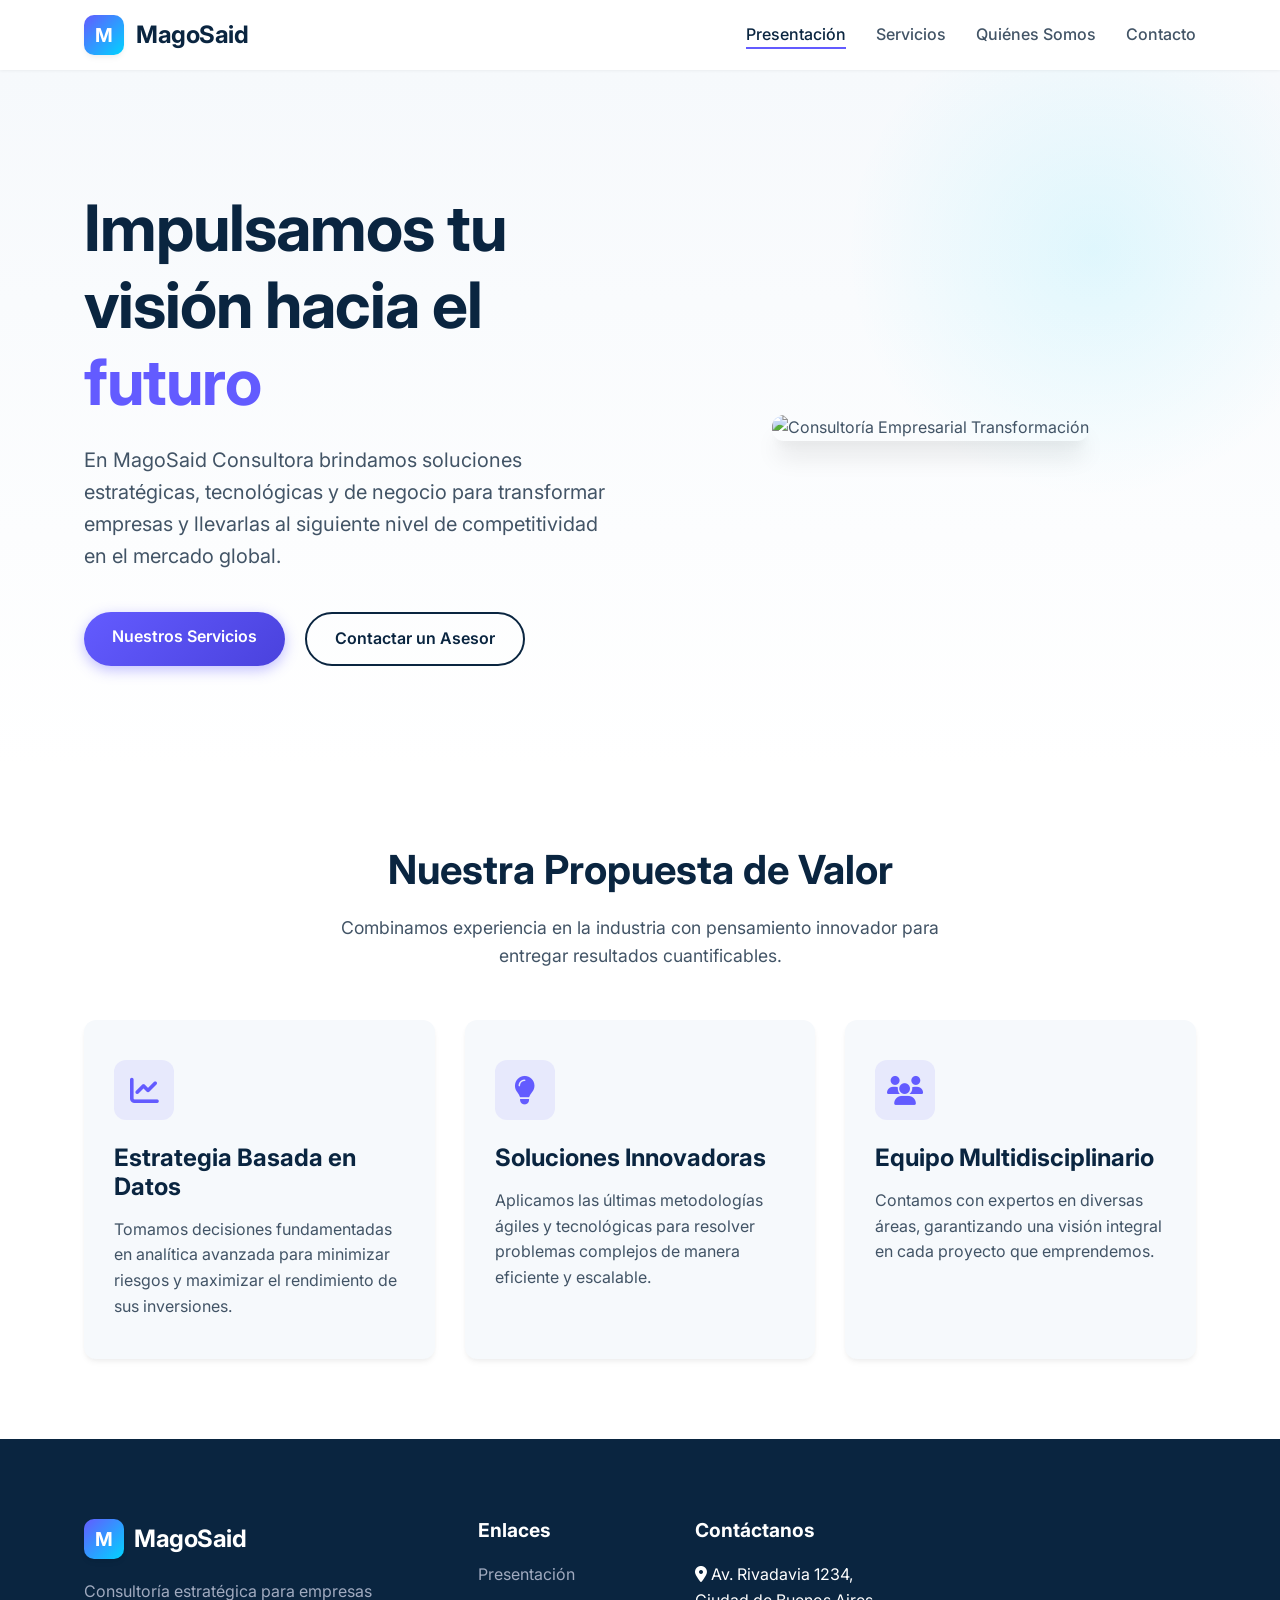
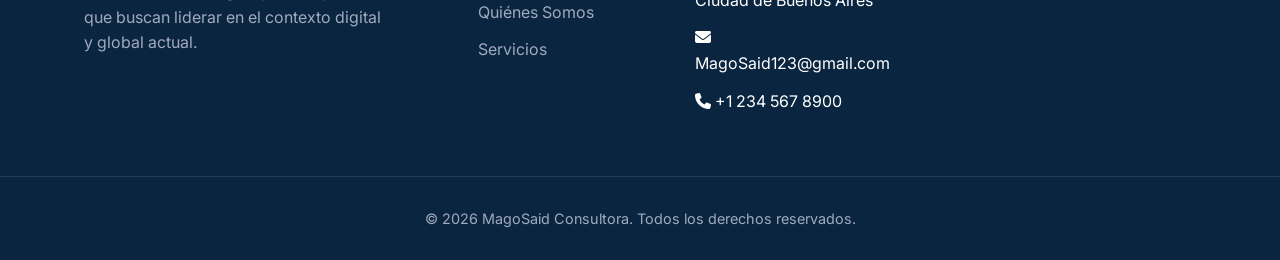
==== index.html @ eea56a54 "toda la pagina cargada" ====
<!DOCTYPE html>
<html lang="es">
<head>
    <meta charset="UTF-8">
    <meta name="viewport" content="width=device-width, initial-scale=1.0">
    <title>MagoSaid | Consultora Estratégica</title>
    <!-- Favicon FontAwesome for icons -->
    <link rel="stylesheet" href="https://cdnjs.cloudflare.com/ajax/libs/font-awesome/6.4.0/css/all.min.css">
    <link rel="stylesheet" href="styles.css">
</head>
<body>

    <!-- Cabecera / Navegación -->
    <header class="header">
        <div class="container nav-container">
            <a href="index.html" class="logo-container">
                <div class="logo-icon">M</div>
                <div class="logo-text">MagoSaid</div>
            </a>
            
            <div class="menu-toggle">
                <i class="fas fa-bars"></i>
            </div>

            <ul class="nav-links">
                <li><a href="index.html" class="active">Presentación</a></li>
                <li><a href="servicios.html">Servicios</a></li>
                <li><a href="nosotros.html">Quiénes Somos</a></li>
                <li><a href="contacto.html">Contacto</a></li>
            </ul>
        </div>
    </header>

    <!-- Sección Hero (Presentación Inicial) -->
    <section class="hero">
        <div class="container hero-content">
            <div class="hero-text">
                <h1 class="hero-title">Impulsamos tu visión hacia el <span>futuro</span></h1>
                <p class="hero-subtitle">En MagoSaid Consultora brindamos soluciones estratégicas, tecnológicas y de negocio para transformar empresas y llevarlas al siguiente nivel de competitividad en el mercado global.</p>
                <div class="hero-buttons">
                    <a href="servicios.html" class="btn btn-primary">Nuestros Servicios</a>
                    <a href="contacto.html" class="btn btn-secondary">Contactar un Asesor</a>
                </div>
            </div>
            <div class="hero-image">
                <!-- Usando una imagen placeholder abstracta moderna de Unsplash -->
                <img src="https://images.unsplash.com/photo-1551288049-bebda4e38f71?ixlib=rb-4.0.3&ixid=MnwxMjA3fDB8MHxwaG90by1wYWdlfHx8fGVufDB8fHx8&auto=format&fit=crop&w=800&q=80" alt="Consultoría Empresarial Transformación">
            </div>
        </div>
    </section>

    <!-- Sección de Por qué elegirnos (Features) -->
    <section class="section features">
        <div class="container">
            <h2 class="section-title">Nuestra Propuesta de Valor</h2>
            <p class="section-subtitle">Combinamos experiencia en la industria con pensamiento innovador para entregar resultados cuantificables.</p>
            
            <div class="features-grid">
                <div class="feature-card">
                    <div class="feature-icon"><i class="fas fa-chart-line"></i></div>
                    <h3 class="feature-title">Estrategia Basada en Datos</h3>
                    <p>Tomamos decisiones fundamentadas en analítica avanzada para minimizar riesgos y maximizar el rendimiento de sus inversiones.</p>
                </div>
                <div class="feature-card">
                    <div class="feature-icon"><i class="fas fa-lightbulb"></i></div>
                    <h3 class="feature-title">Soluciones Innovadoras</h3>
                    <p>Aplicamos las últimas metodologías ágiles y tecnológicas para resolver problemas complejos de manera eficiente y escalable.</p>
                </div>
                <div class="feature-card">
                    <div class="feature-icon"><i class="fas fa-users"></i></div>
                    <h3 class="feature-title">Equipo Multidisciplinario</h3>
                    <p>Contamos con expertos en diversas áreas, garantizando una visión integral en cada proyecto que emprendemos.</p>
                </div>
            </div>
        </div>
    </section>

    <!-- Pie de Página -->
    <footer class="footer">
        <div class="container footer-content">
            <div class="footer-col">
                <div class="footer-logo">
                    <div class="logo-icon">M</div>
                    <div class="logo-text">MagoSaid</div>
                </div>
                <p class="footer-desc">Consultoría estratégica para empresas que buscan liderar en el contexto digital y global actual.</p>
            </div>
            
            <div class="footer-col">
                <h4 class="footer-title">Enlaces</h4>
                <ul class="footer-links">
                    <li><a href="index.html">Presentación</a></li>
                    <li><a href="nosotros.html">Quiénes Somos</a></li>
                    <li><a href="servicios.html">Servicios</a></li>
                </ul>
            </div>
            
          
            
            <div class="footer-col">
                <h4 class="footer-title">Contáctanos</h4>
                <ul class="footer-links">
                    <li><i class="fas fa-map-marker-alt"></i> Av. Rivadavia 1234, Ciudad de Buenos Aires</li>
                    <li><i class="fas fa-envelope"></i> MagoSaid123@gmail.com</li>
                    <li><i class="fas fa-phone"></i> +1 234 567 8900</li>
                </ul>
            </div>
        </div>
        <div class="footer-bottom">
            <p>&copy; 2026 MagoSaid Consultora. Todos los derechos reservados.</p>
        </div>
    </footer>

    <!-- Script simple para menú móvil -->
    <script>
        document.querySelector('.menu-toggle').addEventListener('click', () => {
            document.querySelector('.nav-links').classList.toggle('active');
        });
    </script>
</body>
</html>
---- styles.css ----
/* ==========================================================================
   Variables Globales y Reset
   ========================================================================== */
@import url('https://fonts.googleapis.com/css2?family=Inter:wght@300;400;500;600;700&display=swap');

:root {
    /* Paleta de Colores Moderna (Corporate / Tech) */
    --primary: #0A2540;       /* Azul Profundo - Headings */
    --secondary: #635BFF;     /* Azul Vibrante - Botones/Enlaces */
    --accent: #00D4FF;        /* Cyan - Detalles/Hover */
    --text-main: #425466;     /* Gris Azulado - Texto Párrafos */
    --bg-light: #F6F9FC;      /* Gris Muy Claro - Fondo Principal */
    --bg-white: #FFFFFF;      /* Blanco - Tarjetas/Secciones */
    --footer-bg: #0A2540;     /* Footer Oscuro */
    
    /* Variables de Diseño */
    --border-radius: 12px;
    --transition-fast: 0.2s ease;
    --transition-smooth: all 0.3s cubic-bezier(0.25, 0.8, 0.25, 1);
    
    /* Sombras Elevadas (Apple/Stripe Style) */
    --shadow-sm: 0 4px 6px -1px rgba(0, 0, 0, 0.05), 0 2px 4px -1px rgba(0, 0, 0, 0.03);
    --shadow-md: 0 10px 15px -3px rgba(0, 0, 0, 0.08), 0 4px 6px -2px rgba(0, 0, 0, 0.04);
    --shadow-lg: 0 20px 25px -5px rgba(0, 0, 0, 0.1), 0 10px 10px -5px rgba(0, 0, 0, 0.04);
}

* {
    margin: 0;
    padding: 0;
    box-sizing: border-box;
}

body {
    font-family: 'Inter', sans-serif;
    background-color: var(--bg-light);
    color: var(--text-main);
    line-height: 1.6;
    overflow-x: hidden;
    display: flex;
    flex-direction: column;
    min-height: 100vh;
}

h1, h2, h3, h4, h5, h6 {
    color: var(--primary);
    font-weight: 700;
    line-height: 1.2;
}

a {
    text-decoration: none;
    color: var(--secondary);
    transition: var(--transition-fast);
}

a:hover {
    color: var(--accent);
}

ul {
    list-style: none;
}

img {
    max-width: 100%;
    height: auto;
    display: block;
}

/* ==========================================================================
   Componentes Globales (Botones, Contenedores)
   ========================================================================== */
.container {
    width: 90%;
    max-width: 1200px;
    margin: 0 auto;
    padding: 0 20px;
}

.btn {
    display: inline-block;
    padding: 12px 28px;
    border-radius: 50px;
    font-weight: 600;
    text-align: center;
    cursor: pointer;
    transition: var(--transition-smooth);
    border: none;
    font-size: 1rem;
}

.btn-primary {
    background: linear-gradient(135deg, var(--secondary) 0%, #4A42DD 100%);
    color: white;
    box-shadow: 0 4px 14px 0 rgba(99, 91, 255, 0.39);
}

.btn-primary:hover {
    transform: translateY(-2px);
    box-shadow: 0 6px 20px rgba(99, 91, 255, 0.4);
    color: white;
}

.btn-secondary {
    background-color: transparent;
    color: var(--primary);
    border: 2px solid var(--primary);
}

.btn-secondary:hover {
    background-color: var(--primary);
    color: white;
}

.section {
    padding: 80px 0;
}

.section-title {
    text-align: center;
    font-size: 2.5rem;
    margin-bottom: 20px;
}

.section-subtitle {
    text-align: center;
    max-width: 600px;
    margin: 0 auto 50px auto;
    font-size: 1.1rem;
    color: var(--text-main);
}

/* ==========================================================================
   Header & Navegación
   ========================================================================== */
.header {
    background-color: rgba(255, 255, 255, 0.95);
    backdrop-filter: blur(10px);
    position: sticky;
    top: 0;
    z-index: 1000;
    box-shadow: 0 1px 3px rgba(0,0,0,0.05);
    padding: 15px 0;
}

.nav-container {
    display: flex;
    justify-content: space-between;
    align-items: center;
}

.logo-container {
    display: flex;
    align-items: center;
    gap: 12px;
}

.logo-icon {
    width: 40px;
    height: 40px;
    background: linear-gradient(135deg, var(--secondary) 0%, var(--accent) 100%);
    border-radius: 10px;
    display: flex;
    align-items: center;
    justify-content: center;
    color: white;
    font-weight: bold;
    font-size: 1.2rem;
    box-shadow: var(--shadow-sm);
}

.logo-text {
    font-size: 1.5rem;
    font-weight: 700;
    color: var(--primary);
    letter-spacing: -0.5px;
}

.nav-links {
    display: flex;
    gap: 30px;
}

.nav-links li a {
    color: var(--text-main);
    font-weight: 500;
    position: relative;
    padding: 5px 0;
}

.nav-links li a::after {
    content: '';
    position: absolute;
    width: 0;
    height: 2px;
    bottom: 0;
    left: 0;
    background-color: var(--secondary);
    transition: width 0.3s ease;
}

.nav-links li a:hover::after,
.nav-links li a.active::after {
    width: 100%;
}

.nav-links li a:hover,
.nav-links li a.active {
    color: var(--primary);
}

.menu-toggle {
    display: none;
    font-size: 1.5rem;
    cursor: pointer;
    color: var(--primary);
}

/* ==========================================================================
   Hero Section (Index)
   ========================================================================== */
.hero {
    padding: 120px 0 100px;
    background: linear-gradient(180deg, var(--bg-light) 0%, rgba(255,255,255,1) 100%);
    position: relative;
    overflow: hidden;
}

.hero::before {
    content: '';
    position: absolute;
    top: -10%;
    right: -5%;
    width: 500px;
    height: 500px;
    background: radial-gradient(circle, rgba(0, 212, 255, 0.1) 0%, rgba(255,255,255,0) 70%);
    border-radius: 50%;
    z-index: 0;
}

.hero-content {
    display: flex;
    align-items: center;
    justify-content: space-between;
    gap: 50px;
    position: relative;
    z-index: 1;
}

.hero-text {
    flex: 1;
    max-width: 600px;
}

.hero-title {
    font-size: 4rem;
    margin-bottom: 24px;
    letter-spacing: -1px;
}

.hero-title span {
    color: var(--secondary);
}

.hero-subtitle {
    font-size: 1.25rem;
    margin-bottom: 40px;
    color: var(--text-main);
}

.hero-buttons {
    display: flex;
    gap: 20px;
}

.hero-image {
    flex: 1;
    display: flex;
    justify-content: center;
    position: relative;
}

.hero-image img {
    border-radius: var(--border-radius);
    box-shadow: var(--shadow-lg);
    animation: floating 6s ease-in-out infinite;
}

@keyframes floating {
    0% { transform: translateY(0px); }
    50% { transform: translateY(-20px); }
    100% { transform: translateY(0px); }
}

/* ==========================================================================
   Features / Presentación Breve (Index)
   ========================================================================== */
.features {
    background-color: var(--bg-white);
}

.features-grid {
    display: grid;
    grid-template-columns: repeat(auto-fit, minmax(300px, 1fr));
    gap: 30px;
    margin-top: 50px;
}

.feature-card {
    padding: 40px 30px;
    background: var(--bg-light);
    border-radius: var(--border-radius);
    transition: var(--transition-smooth);
    box-shadow: var(--shadow-sm);
}

.feature-card:hover {
    transform: translateY(-10px);
    box-shadow: var(--shadow-md);
    background: white;
}

.feature-icon {
    width: 60px;
    height: 60px;
    background: rgba(99, 91, 255, 0.1);
    color: var(--secondary);
    border-radius: 12px;
    display: flex;
    align-items: center;
    justify-content: center;
    font-size: 1.8rem;
    margin-bottom: 24px;
    transition: var(--transition-smooth);
}

.feature-card:hover .feature-icon {
    background: var(--secondary);
    color: white;
}

.feature-title {
    font-size: 1.5rem;
    margin-bottom: 15px;
}

/* ==========================================================================
   Footer
   ========================================================================== */
.footer {
    background-color: var(--footer-bg);
    color: white;
    padding: 80px 0 30px;
    margin-top: auto;
}

.footer-content {
    display: grid;
    grid-template-columns: 2fr 1fr 1fr 1.5fr;
    gap: 40px;
    margin-bottom: 50px;
}

.footer-logo {
    display: flex;
    align-items: center;
    gap: 10px;
    margin-bottom: 20px;
}

.footer-logo .logo-text {
    color: white;
}

.footer-desc {
    color: #A0AABF;
    max-width: 300px;
}

.footer-title {
    color: white;
    font-size: 1.2rem;
    margin-bottom: 20px;
}

.footer-links li {
    margin-bottom: 12px;
}

.footer-links a {
    color: #A0AABF;
}

.footer-links a:hover {
    color: var(--accent);
    padding-left: 5px;
}

.footer-bottom {
    text-align: center;
    padding-top: 30px;
    border-top: 1px solid rgba(255,255,255,0.1);
    color: #A0AABF;
    font-size: 0.9rem;
}

/* ==========================================================================
   Responsive Design
   ========================================================================== */
@media (max-width: 992px) {
    .hero-content {
        flex-direction: column;
        text-align: center;
    }
    .hero-text {
        margin: 0 auto;
    }
    .hero-buttons {
        justify-content: center;
    }
    .hero-title {
        font-size: 3rem;
    }
    .footer-content {
        grid-template-columns: 1fr 1fr;
    }
}

@media (max-width: 768px) {
    .nav-links {
        display: none; /* En un escenario real, esto se manejaría con JS para un menú hamburguesa */
        flex-direction: column;
        position: absolute;
        top: 70px;
        left: 0;
        width: 100%;
        background: white;
        padding: 20px;
        box-shadow: var(--shadow-md);
    }
    
    .nav-links.active {
        display: flex;
    }

    .menu-toggle {
        display: block;
    }

    .hero-title {
        font-size: 2.5rem;
    }

    .footer-content {
        grid-template-columns: 1fr;
    }
}
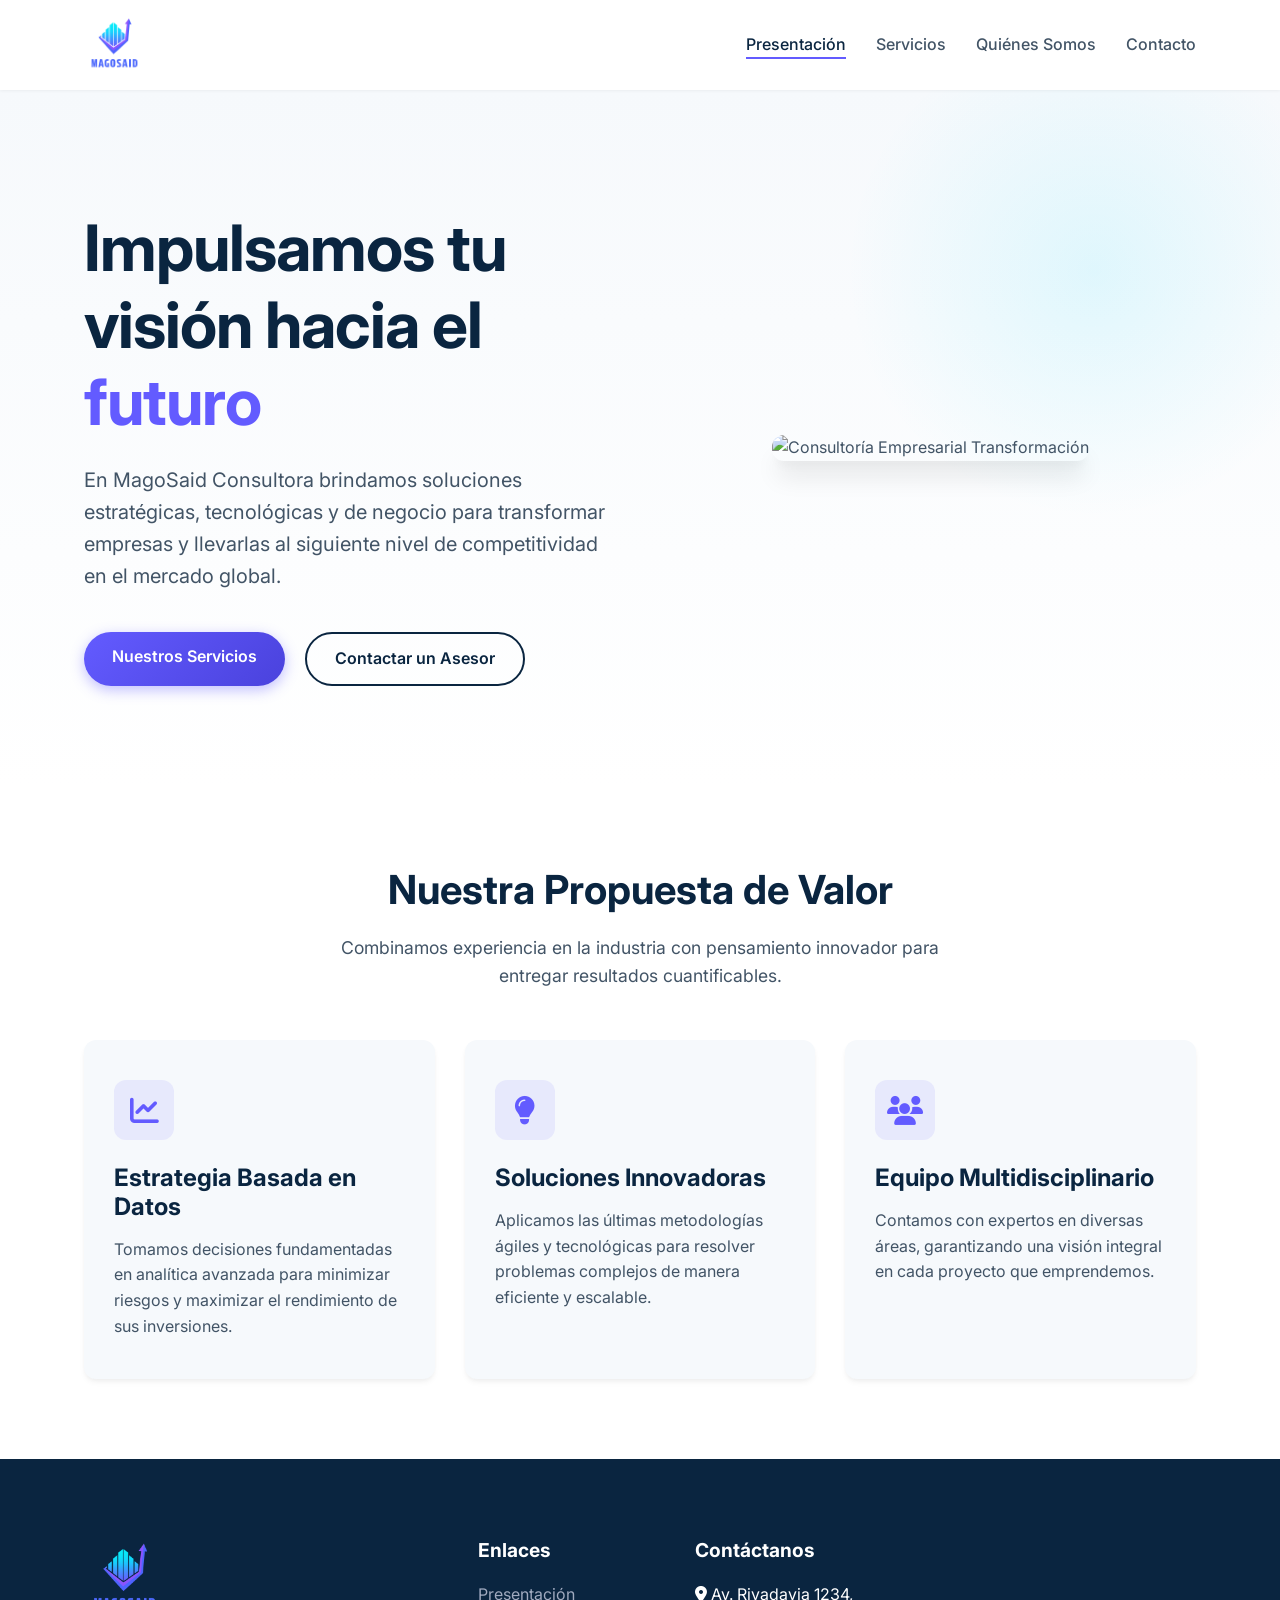
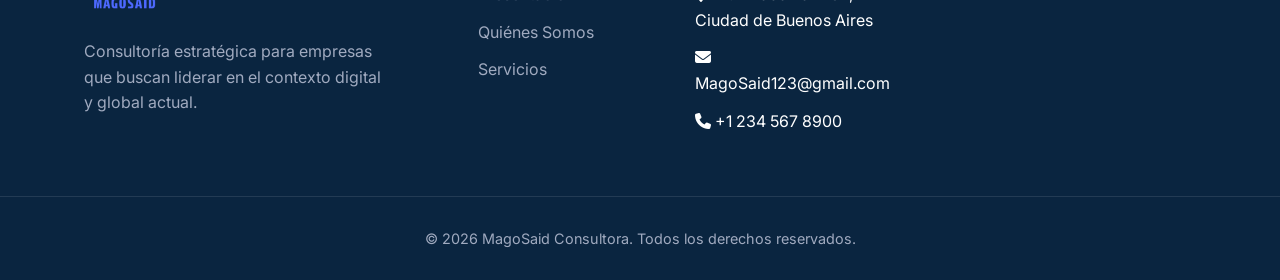
==== commit 91514934: "arreglasos del logo" ====
--- a/index.html
+++ b/index.html
@@ -14,8 +14,7 @@
     <header class="header">
         <div class="container nav-container">
             <a href="index.html" class="logo-container">
-                <div class="logo-icon">M</div>
-                <div class="logo-text">MagoSaid</div>
+                <img src="logo-magosaid.png" alt="MagoSaid Logo" class="logo-img">
             </a>
             
             <div class="menu-toggle">
@@ -80,8 +79,7 @@
         <div class="container footer-content">
             <div class="footer-col">
                 <div class="footer-logo">
-                    <div class="logo-icon">M</div>
-                    <div class="logo-text">MagoSaid</div>
+                    <img src="logo-magosaid.png" alt="MagoSaid Logo" class="logo-img">
                 </div>
                 <p class="footer-desc">Consultoría estratégica para empresas que buscan liderar en el contexto digital y global actual.</p>
             </div>
--- a/styles.css
+++ b/styles.css
@@ -155,25 +155,15 @@
     gap: 12px;
 }
 
-.logo-icon {
-    width: 40px;
-    height: 40px;
-    background: linear-gradient(135deg, var(--secondary) 0%, var(--accent) 100%);
-    border-radius: 10px;
-    display: flex;
-    align-items: center;
-    justify-content: center;
-    color: white;
-    font-weight: bold;
-    font-size: 1.2rem;
-    box-shadow: var(--shadow-sm);
-}
-
-.logo-text {
-    font-size: 1.5rem;
-    font-weight: 700;
-    color: var(--primary);
-    letter-spacing: -0.5px;
+.logo-img {
+    height: 60px;
+    width: auto;
+    object-fit: contain;
+    transition: var(--transition-fast);
+}
+
+.logo-container:hover .logo-img {
+    transform: scale(1.05);
 }
 
 .nav-links {
@@ -364,12 +354,11 @@
 .footer-logo {
     display: flex;
     align-items: center;
-    gap: 10px;
     margin-bottom: 20px;
 }
 
-.footer-logo .logo-text {
-    color: white;
+.footer-logo .logo-img {
+    height: 80px;
 }
 
 .footer-desc {
